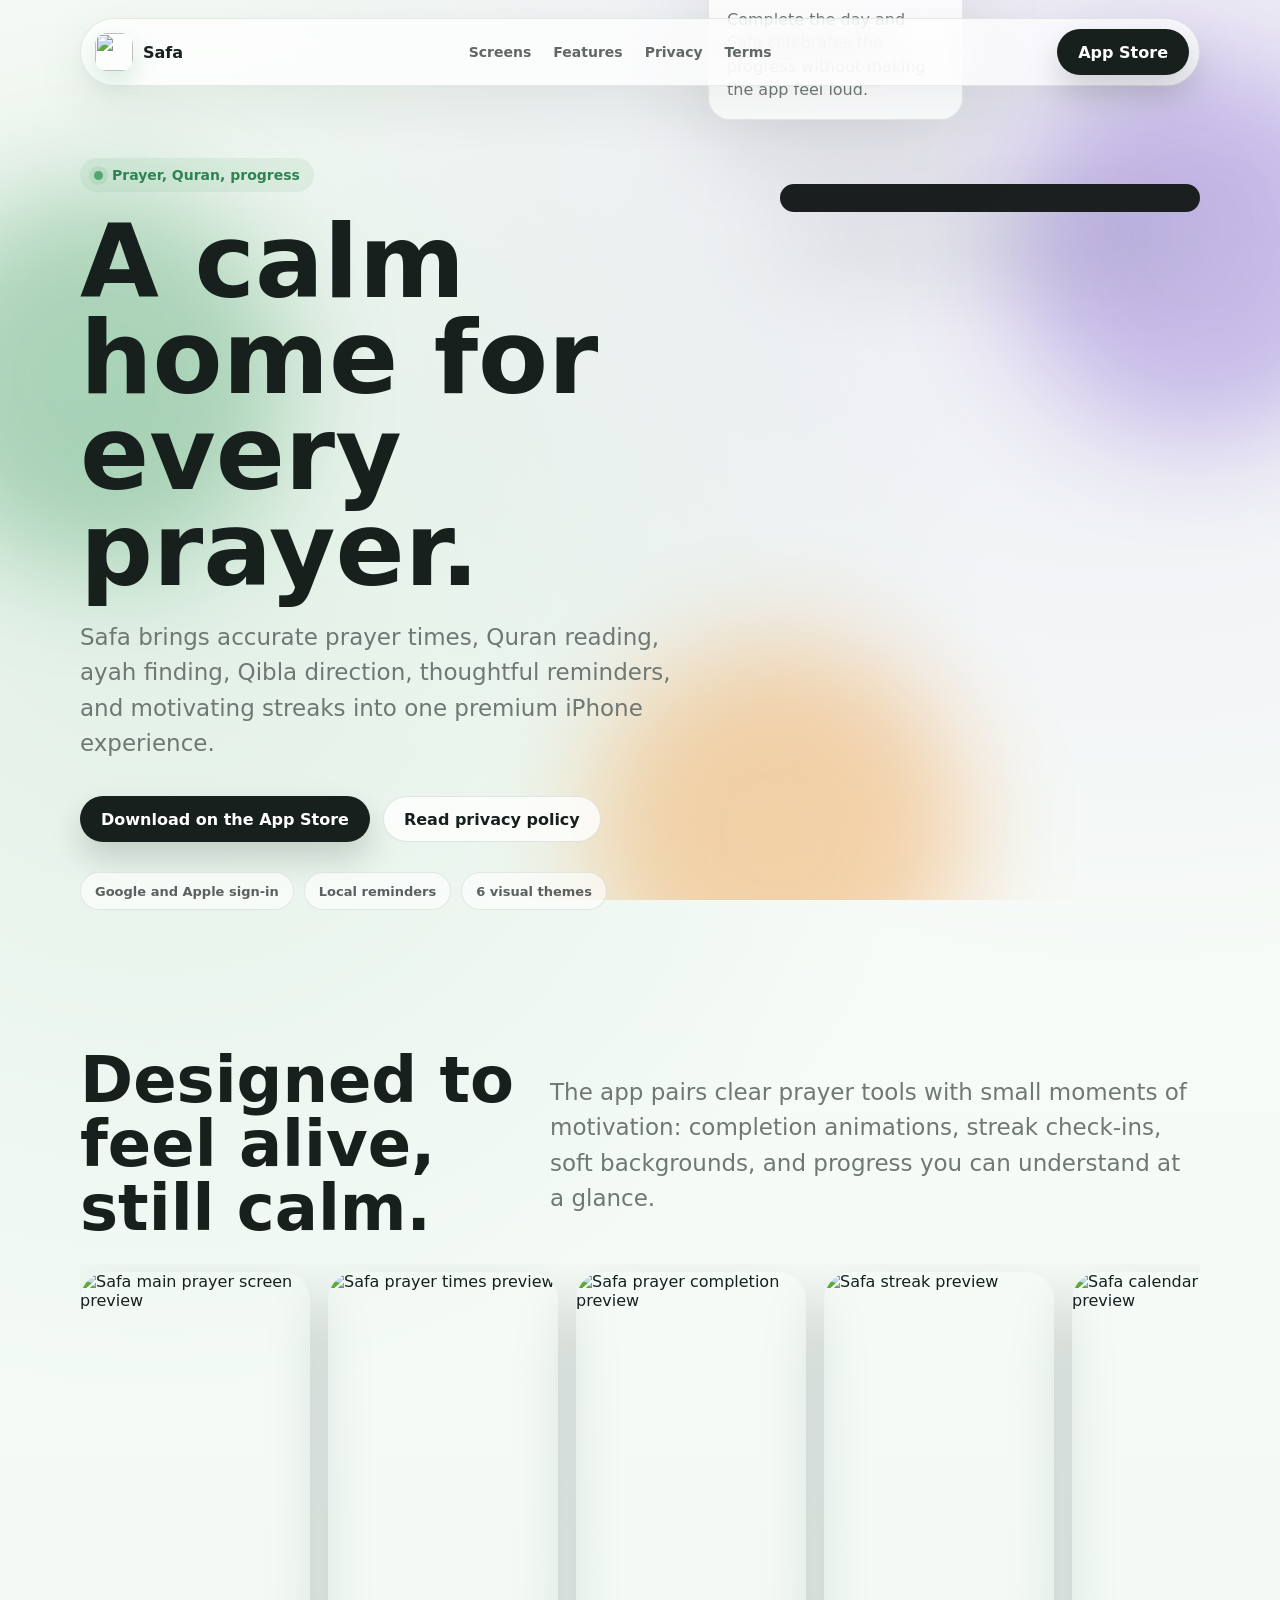
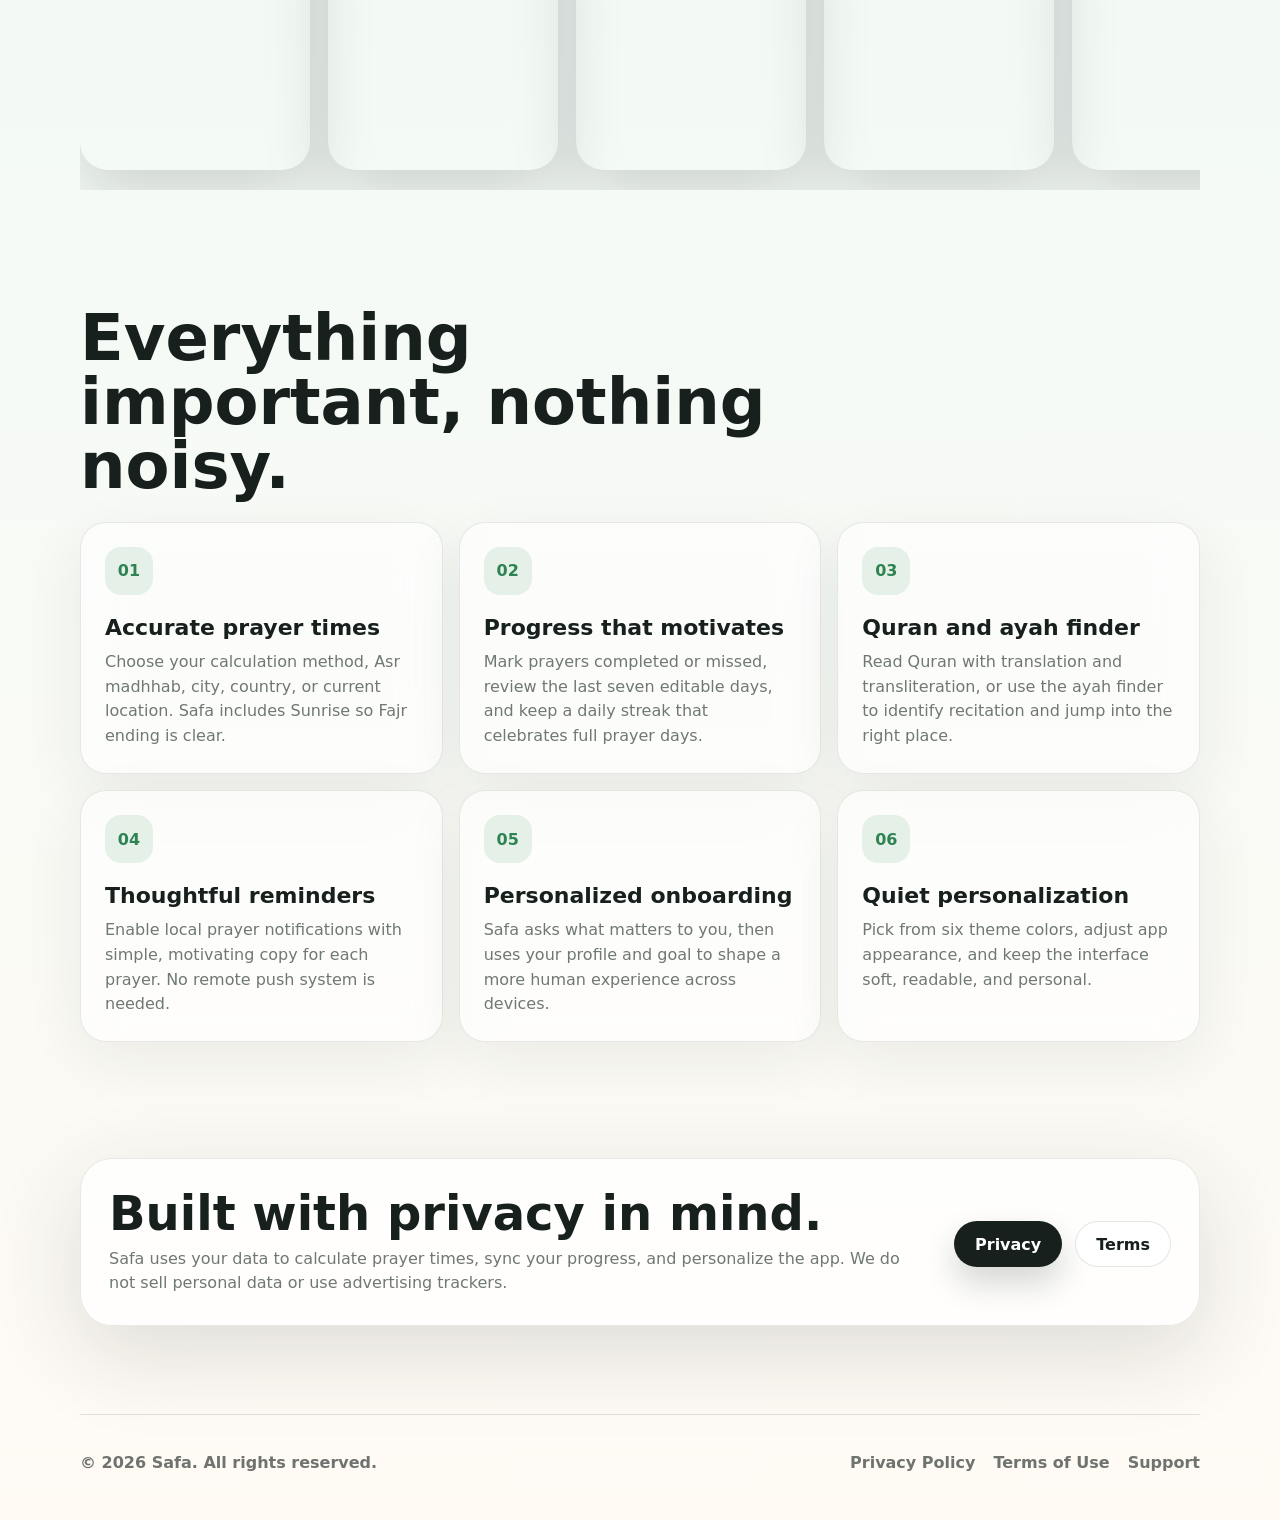
==== index.html @ 8457a32d "Add files via upload" ====
<!doctype html>
<html lang="en">
  <head>
    <meta charset="utf-8">
    <meta name="viewport" content="width=device-width, initial-scale=1">
    <title>Safa — Prayer & Ayah Finder</title>
    <meta name="description" content="Safa is a calm iPhone app for accurate prayer times, Quran reading, ayah finding, Qibla direction, reminders, and motivating daily prayer streaks.">
    <meta property="og:title" content="Safa — Prayer & Ayah Finder">
    <meta property="og:description" content="Prayer times, Quran, ayah finder, Qibla, reminders, and daily progress in one calm app.">
    <meta property="og:type" content="website">
    <meta property="og:image" content="assets/promo/01-safa-prayer-day.png">
    <meta name="theme-color" content="#f5faf7">
    <link rel="icon" href="assets/safa-icon.png">
    <link rel="apple-touch-icon" href="assets/safa-icon.png">
    <link rel="stylesheet" href="styles.css">
  </head>
  <body>
    <div class="page">
      <div class="ambient" aria-hidden="true">
        <span></span>
        <span></span>
        <span></span>
      </div>

      <header class="site-nav">
        <a class="brand" href="./" aria-label="Safa home">
          <img src="assets/safa-icon.png" alt="">
          <span>Safa</span>
        </a>
        <nav class="nav-links" aria-label="Primary navigation">
          <a href="#screens">Screens</a>
          <a href="#features">Features</a>
          <a href="privacy/">Privacy</a>
          <a href="terms/">Terms</a>
        </nav>
        <a class="nav-cta" href="#download">App Store</a>
      </header>

      <main>
        <section class="hero">
          <div class="hero-copy">
            <p class="eyebrow">Prayer, Quran, progress</p>
            <h1>A calm home for every prayer.</h1>
            <p>Safa brings accurate prayer times, Quran reading, ayah finding, Qibla direction, thoughtful reminders, and motivating streaks into one premium iPhone experience.</p>
            <div class="hero-actions">
              <a class="button" href="#download">Download on the App Store</a>
              <a class="button secondary" href="privacy/">Read privacy policy</a>
            </div>
            <div class="signal-row" aria-label="Highlights">
              <span>Google and Apple sign-in</span>
              <span>Local reminders</span>
              <span>6 visual themes</span>
            </div>
          </div>

          <div class="hero-art" aria-hidden="true">
            <div class="phone-stage">
              <div class="phone">
                <img src="assets/screenshots/01-today.png" alt="">
              </div>
              <div class="float-card">
                <strong>Streak safe</strong>
                <p>Complete the day and Safa celebrates the progress without making the app feel loud.</p>
              </div>
            </div>
          </div>
        </section>

        <section class="section" id="screens">
          <div class="section-heading">
            <h2>Designed to feel alive, still calm.</h2>
            <p class="section-lead">The app pairs clear prayer tools with small moments of motivation: completion animations, streak check-ins, soft backgrounds, and progress you can understand at a glance.</p>
          </div>
          <div class="promo-rail" aria-label="Safa preview screenshots">
            <img src="assets/promo/01-safa-prayer-day.png" alt="Safa main prayer screen preview">
            <img src="assets/promo/02-prayer-times.png" alt="Safa prayer times preview">
            <img src="assets/promo/03-prayer-complete.png" alt="Safa prayer completion preview">
            <img src="assets/promo/04-streak.png" alt="Safa streak preview">
            <img src="assets/promo/05-calendar-progress.png" alt="Safa calendar progress preview">
            <img src="assets/promo/06-quran-reader.png" alt="Safa Quran reader preview">
            <img src="assets/promo/07-ayah-finder.png" alt="Safa ayah finder preview">
            <img src="assets/promo/08-personalize.png" alt="Safa settings and personalization preview">
          </div>
        </section>

        <section class="section" id="features">
          <div class="section-heading">
            <h2>Everything important, nothing noisy.</h2>
          </div>
          <div class="feature-grid">
            <article class="feature-card">
              <div class="icon">01</div>
              <h3>Accurate prayer times</h3>
              <p>Choose your calculation method, Asr madhhab, city, country, or current location. Safa includes Sunrise so Fajr ending is clear.</p>
            </article>
            <article class="feature-card">
              <div class="icon">02</div>
              <h3>Progress that motivates</h3>
              <p>Mark prayers completed or missed, review the last seven editable days, and keep a daily streak that celebrates full prayer days.</p>
            </article>
            <article class="feature-card">
              <div class="icon">03</div>
              <h3>Quran and ayah finder</h3>
              <p>Read Quran with translation and transliteration, or use the ayah finder to identify recitation and jump into the right place.</p>
            </article>
            <article class="feature-card">
              <div class="icon">04</div>
              <h3>Thoughtful reminders</h3>
              <p>Enable local prayer notifications with simple, motivating copy for each prayer. No remote push system is needed.</p>
            </article>
            <article class="feature-card">
              <div class="icon">05</div>
              <h3>Personalized onboarding</h3>
              <p>Safa asks what matters to you, then uses your profile and goal to shape a more human experience across devices.</p>
            </article>
            <article class="feature-card">
              <div class="icon">06</div>
              <h3>Quiet personalization</h3>
              <p>Pick from six theme colors, adjust app appearance, and keep the interface soft, readable, and personal.</p>
            </article>
          </div>
        </section>

        <section class="section" id="download">
          <div class="privacy-strip">
            <div>
              <h2>Built with privacy in mind.</h2>
              <p>Safa uses your data to calculate prayer times, sync your progress, and personalize the app. We do not sell personal data or use advertising trackers.</p>
            </div>
            <div class="hero-actions">
              <a class="button" href="privacy/">Privacy</a>
              <a class="button secondary" href="terms/">Terms</a>
            </div>
          </div>
        </section>
      </main>

      <footer class="site-footer">
        <span>© 2026 Safa. All rights reserved.</span>
        <div class="footer-links">
          <a href="privacy/">Privacy Policy</a>
          <a href="terms/">Terms of Use</a>
          <a href="support/">Support</a>
        </div>
      </footer>
    </div>
  </body>
</html>
---- styles.css ----
:root {
  color-scheme: light;
  --ink: #17201d;
  --muted: #6f7873;
  --soft: #f5faf7;
  --paper: rgba(255, 255, 255, 0.72);
  --paper-strong: rgba(255, 255, 255, 0.88);
  --line: rgba(31, 48, 41, 0.12);
  --green: #54a670;
  --green-dark: #2f8352;
  --violet: #8f72d6;
  --amber: #f29b3d;
  --blue: #5b98d4;
  --shadow: 0 28px 90px rgba(34, 52, 44, 0.14);
  --radius: 26px;
}

* {
  box-sizing: border-box;
}

html {
  scroll-behavior: smooth;
}

body {
  margin: 0;
  min-height: 100vh;
  color: var(--ink);
  background:
    radial-gradient(circle at 12% 18%, rgba(84, 166, 112, 0.14), transparent 30%),
    radial-gradient(circle at 88% 2%, rgba(143, 114, 214, 0.14), transparent 28%),
    linear-gradient(180deg, #fbfdfa 0%, #f3faf6 52%, #fffaf4 100%);
  font-family: Inter, ui-sans-serif, system-ui, -apple-system, BlinkMacSystemFont, "SF Pro Display", "Segoe UI", sans-serif;
  letter-spacing: 0;
}

img {
  display: block;
  max-width: 100%;
}

a {
  color: inherit;
  text-decoration: none;
}

.page {
  position: relative;
  overflow: hidden;
}

.ambient {
  position: fixed;
  inset: 0;
  z-index: -2;
  pointer-events: none;
  overflow: hidden;
}

.ambient span {
  position: absolute;
  width: 380px;
  height: 380px;
  border-radius: 999px;
  filter: blur(54px);
  opacity: 0.42;
  animation: drift 18s ease-in-out infinite alternate;
}

.ambient span:nth-child(1) {
  left: -90px;
  top: 190px;
  background: var(--green);
}

.ambient span:nth-child(2) {
  right: -110px;
  top: 60px;
  background: var(--violet);
  animation-duration: 21s;
}

.ambient span:nth-child(3) {
  left: 46%;
  bottom: -120px;
  background: var(--amber);
  animation-duration: 24s;
}

@keyframes drift {
  from {
    transform: translate3d(-18px, -10px, 0) scale(0.92);
  }
  to {
    transform: translate3d(34px, 28px, 0) scale(1.08);
  }
}

.site-nav {
  position: sticky;
  top: 0;
  z-index: 20;
  display: flex;
  align-items: center;
  justify-content: space-between;
  gap: 20px;
  width: min(1120px, calc(100% - 36px));
  margin: 18px auto 0;
  padding: 10px 10px 10px 14px;
  border: 1px solid rgba(31, 48, 41, 0.10);
  border-radius: 999px;
  background: rgba(255, 255, 255, 0.72);
  box-shadow: 0 18px 55px rgba(28, 45, 38, 0.08);
  backdrop-filter: blur(22px);
}

.brand {
  display: inline-flex;
  align-items: center;
  gap: 10px;
  font-weight: 800;
}

.brand img {
  width: 38px;
  height: 38px;
  border-radius: 12px;
  box-shadow: 0 12px 26px rgba(84, 166, 112, 0.22);
}

.nav-links {
  display: flex;
  align-items: center;
  gap: 22px;
  color: rgba(23, 32, 29, 0.68);
  font-size: 14px;
  font-weight: 700;
}

.nav-cta,
.button {
  display: inline-flex;
  min-height: 46px;
  align-items: center;
  justify-content: center;
  gap: 10px;
  border-radius: 999px;
  border: 1px solid transparent;
  padding: 0 20px;
  background: var(--ink);
  color: white;
  font-weight: 800;
  box-shadow: 0 16px 32px rgba(23, 32, 29, 0.18);
}

.button.secondary {
  color: var(--ink);
  background: rgba(255, 255, 255, 0.78);
  border-color: var(--line);
  box-shadow: none;
}

.hero,
.section,
.legal-shell {
  width: min(1120px, calc(100% - 36px));
  margin: 0 auto;
}

.hero {
  display: grid;
  grid-template-columns: minmax(0, 1.02fr) minmax(320px, 0.78fr);
  gap: 50px;
  align-items: center;
  min-height: calc(100vh - 90px);
  padding: 72px 0 80px;
}

.eyebrow {
  display: inline-flex;
  width: fit-content;
  align-items: center;
  gap: 9px;
  margin: 0 0 22px;
  padding: 9px 14px;
  border-radius: 999px;
  background: rgba(84, 166, 112, 0.10);
  color: var(--green-dark);
  font-size: 14px;
  font-weight: 800;
}

.eyebrow::before {
  content: "";
  width: 9px;
  height: 9px;
  border-radius: 999px;
  background: var(--green);
  box-shadow: 0 0 0 5px rgba(84, 166, 112, 0.14);
}

h1,
h2,
h3,
p {
  margin-top: 0;
}

h1 {
  max-width: 710px;
  margin-bottom: 22px;
  font-size: clamp(52px, 8vw, 102px);
  line-height: 0.94;
  letter-spacing: 0;
}

.hero-copy > p:not(.eyebrow),
.section-lead {
  max-width: 650px;
  color: var(--muted);
  font-size: clamp(18px, 2vw, 23px);
  line-height: 1.55;
}

.hero-actions {
  display: flex;
  flex-wrap: wrap;
  gap: 13px;
  margin: 34px 0 30px;
}

.signal-row {
  display: flex;
  flex-wrap: wrap;
  gap: 10px;
}

.signal-row span,
.metric {
  display: inline-flex;
  align-items: center;
  min-height: 38px;
  border: 1px solid rgba(31, 48, 41, 0.10);
  border-radius: 999px;
  padding: 0 14px;
  background: rgba(255, 255, 255, 0.62);
  color: rgba(23, 32, 29, 0.70);
  font-size: 13px;
  font-weight: 800;
}

.hero-art {
  position: relative;
  min-height: 700px;
}

.phone-stage {
  position: relative;
  width: min(420px, 92vw);
  margin-left: auto;
}

.phone {
  position: relative;
  overflow: hidden;
  border: 14px solid #1c1f20;
  border-radius: 54px;
  background: #1c1f20;
  box-shadow: 0 34px 100px rgba(17, 34, 28, 0.25);
}

.phone::before {
  content: "";
  position: absolute;
  top: 10px;
  left: 50%;
  z-index: 2;
  width: 128px;
  height: 36px;
  transform: translateX(-50%);
  border-radius: 999px;
  background: #050607;
}

.phone img {
  width: 100%;
  border-radius: 40px;
}

.float-card {
  position: absolute;
  left: -72px;
  bottom: 92px;
  width: 255px;
  padding: 18px;
  border: 1px solid rgba(31, 48, 41, 0.10);
  border-radius: 22px;
  background: rgba(255, 255, 255, 0.82);
  box-shadow: var(--shadow);
  backdrop-filter: blur(18px);
}

.float-card strong {
  display: block;
  margin-bottom: 7px;
  font-size: 18px;
}

.float-card p {
  margin: 0;
  color: var(--muted);
  line-height: 1.45;
}

.section {
  padding: 58px 0;
}

.section-heading {
  display: flex;
  align-items: end;
  justify-content: space-between;
  gap: 28px;
  margin-bottom: 24px;
}

.section-heading h2 {
  max-width: 700px;
  margin: 0;
  font-size: clamp(36px, 5vw, 64px);
  line-height: 1;
  letter-spacing: 0;
}

.promo-rail {
  display: grid;
  grid-auto-columns: minmax(230px, 310px);
  grid-auto-flow: column;
  gap: 18px;
  overflow-x: auto;
  padding: 8px 4px 20px;
  scroll-snap-type: x mandatory;
}

.promo-rail img {
  aspect-ratio: 1242 / 2688;
  width: 100%;
  border-radius: 28px;
  box-shadow: 0 26px 64px rgba(33, 45, 39, 0.18);
  scroll-snap-align: start;
}

.feature-grid {
  display: grid;
  grid-template-columns: repeat(3, minmax(0, 1fr));
  gap: 16px;
}

.feature-card {
  min-height: 220px;
  padding: 24px;
  border: 1px solid rgba(31, 48, 41, 0.10);
  border-radius: var(--radius);
  background: rgba(255, 255, 255, 0.62);
  box-shadow: 0 18px 60px rgba(31, 48, 41, 0.07);
  backdrop-filter: blur(20px);
}

.feature-card .icon {
  display: grid;
  width: 48px;
  height: 48px;
  margin-bottom: 20px;
  place-items: center;
  border-radius: 16px;
  background: rgba(84, 166, 112, 0.14);
  color: var(--green-dark);
  font-weight: 900;
}

.feature-card h3 {
  margin-bottom: 10px;
  font-size: 22px;
}

.feature-card p {
  margin: 0;
  color: var(--muted);
  line-height: 1.55;
}

.privacy-strip {
  display: grid;
  grid-template-columns: minmax(0, 1fr) auto;
  gap: 26px;
  align-items: center;
  padding: 28px;
  border: 1px solid rgba(31, 48, 41, 0.10);
  border-radius: 32px;
  background: rgba(255, 255, 255, 0.72);
  box-shadow: var(--shadow);
}

.privacy-strip h2 {
  margin-bottom: 8px;
  font-size: clamp(30px, 4vw, 48px);
  line-height: 1.05;
}

.privacy-strip p {
  margin: 0;
  color: var(--muted);
  line-height: 1.55;
}

.site-footer {
  width: min(1120px, calc(100% - 36px));
  margin: 30px auto 0;
  padding: 38px 0 48px;
  border-top: 1px solid rgba(31, 48, 41, 0.12);
  color: rgba(23, 32, 29, 0.62);
  display: flex;
  justify-content: space-between;
  gap: 22px;
  flex-wrap: wrap;
  font-weight: 700;
}

.footer-links {
  display: flex;
  gap: 18px;
  flex-wrap: wrap;
}

.legal-shell {
  padding: 68px 0 80px;
}

.legal-hero {
  max-width: 860px;
  margin: 0 auto 26px;
  text-align: center;
}

.legal-hero img {
  width: 76px;
  height: 76px;
  margin: 0 auto 18px;
  border-radius: 22px;
  box-shadow: 0 18px 42px rgba(84, 166, 112, 0.22);
}

.legal-hero h1 {
  max-width: none;
  margin-bottom: 14px;
  font-size: clamp(44px, 7vw, 82px);
}

.legal-hero p {
  margin: 0 auto;
  max-width: 720px;
  color: var(--muted);
  font-size: 18px;
  line-height: 1.6;
}

.legal-card {
  max-width: 900px;
  margin: 0 auto;
  padding: clamp(24px, 5vw, 54px);
  border: 1px solid rgba(31, 48, 41, 0.10);
  border-radius: 34px;
  background: rgba(255, 255, 255, 0.78);
  box-shadow: var(--shadow);
  backdrop-filter: blur(24px);
}

.legal-card section + section {
  margin-top: 34px;
  padding-top: 28px;
  border-top: 1px solid rgba(31, 48, 41, 0.10);
}

.legal-card h2 {
  margin-bottom: 12px;
  font-size: 26px;
}

.legal-card p,
.legal-card li {
  color: rgba(23, 32, 29, 0.76);
  font-size: 16px;
  line-height: 1.72;
}

.legal-card ul {
  margin: 12px 0 0;
  padding-left: 22px;
}

.legal-card a {
  color: var(--green-dark);
  font-weight: 800;
  text-decoration: underline;
  text-decoration-thickness: 1px;
  text-underline-offset: 3px;
}

.legal-note {
  margin-top: 22px;
  padding: 18px;
  border-radius: 18px;
  background: rgba(84, 166, 112, 0.10);
  color: rgba(23, 32, 29, 0.76);
  line-height: 1.6;
}

@media (max-width: 900px) {
  .nav-links {
    display: none;
  }

  .hero {
    grid-template-columns: 1fr;
    min-height: auto;
    padding-top: 48px;
  }

  .hero-art {
    min-height: auto;
  }

  .phone-stage {
    margin: 0 auto;
  }

  .float-card {
    left: 14px;
    bottom: 38px;
  }

  .feature-grid {
    grid-template-columns: 1fr;
  }

  .privacy-strip {
    grid-template-columns: 1fr;
  }
}

@media (max-width: 560px) {
  .site-nav {
    width: min(100% - 22px, 1120px);
  }

  .nav-cta {
    min-height: 40px;
    padding: 0 14px;
    font-size: 13px;
  }

  .hero,
  .section,
  .legal-shell,
  .site-footer {
    width: min(100% - 26px, 1120px);
  }

  .hero-actions .button {
    width: 100%;
  }

  .phone {
    border-width: 10px;
    border-radius: 44px;
  }

  .float-card {
    position: relative;
    left: auto;
    bottom: auto;
    width: 100%;
    margin-top: 16px;
  }

  .section-heading {
    display: block;
  }

  .promo-rail {
    grid-auto-columns: minmax(210px, 74vw);
  }
}
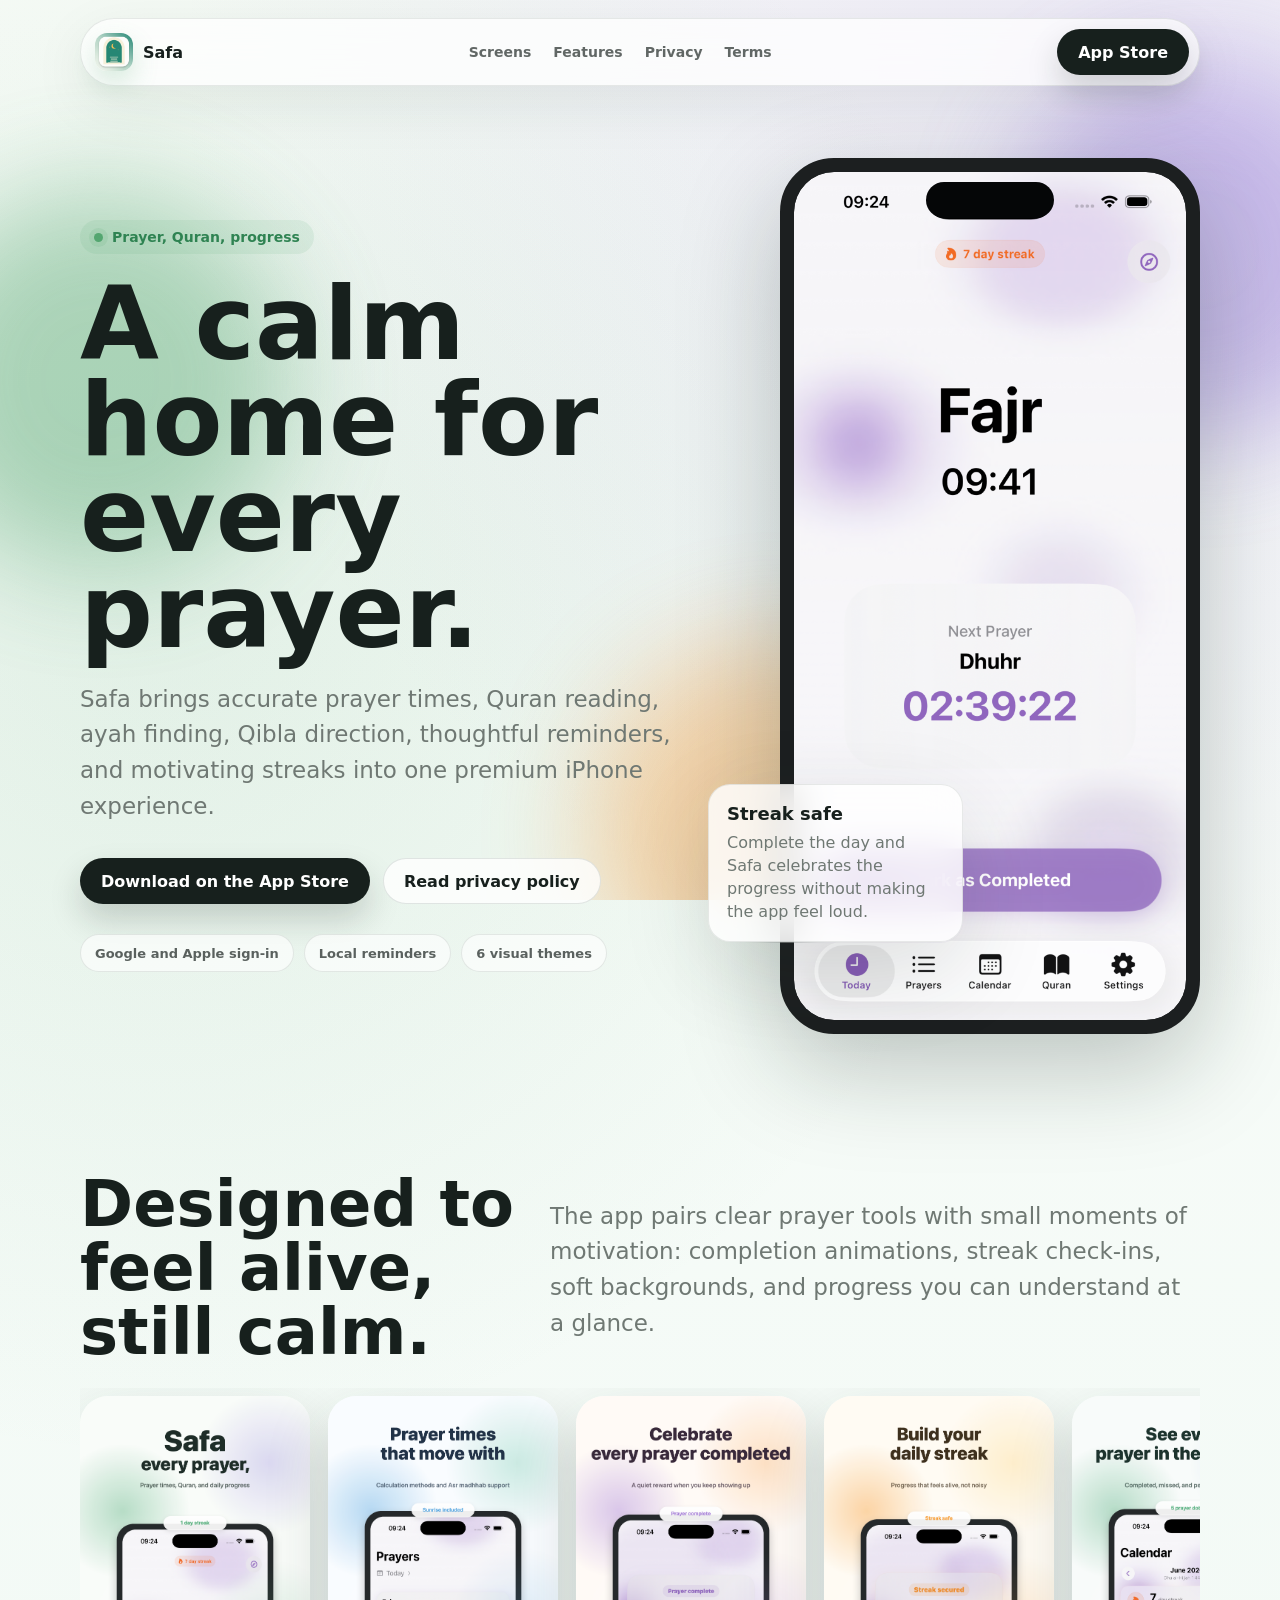
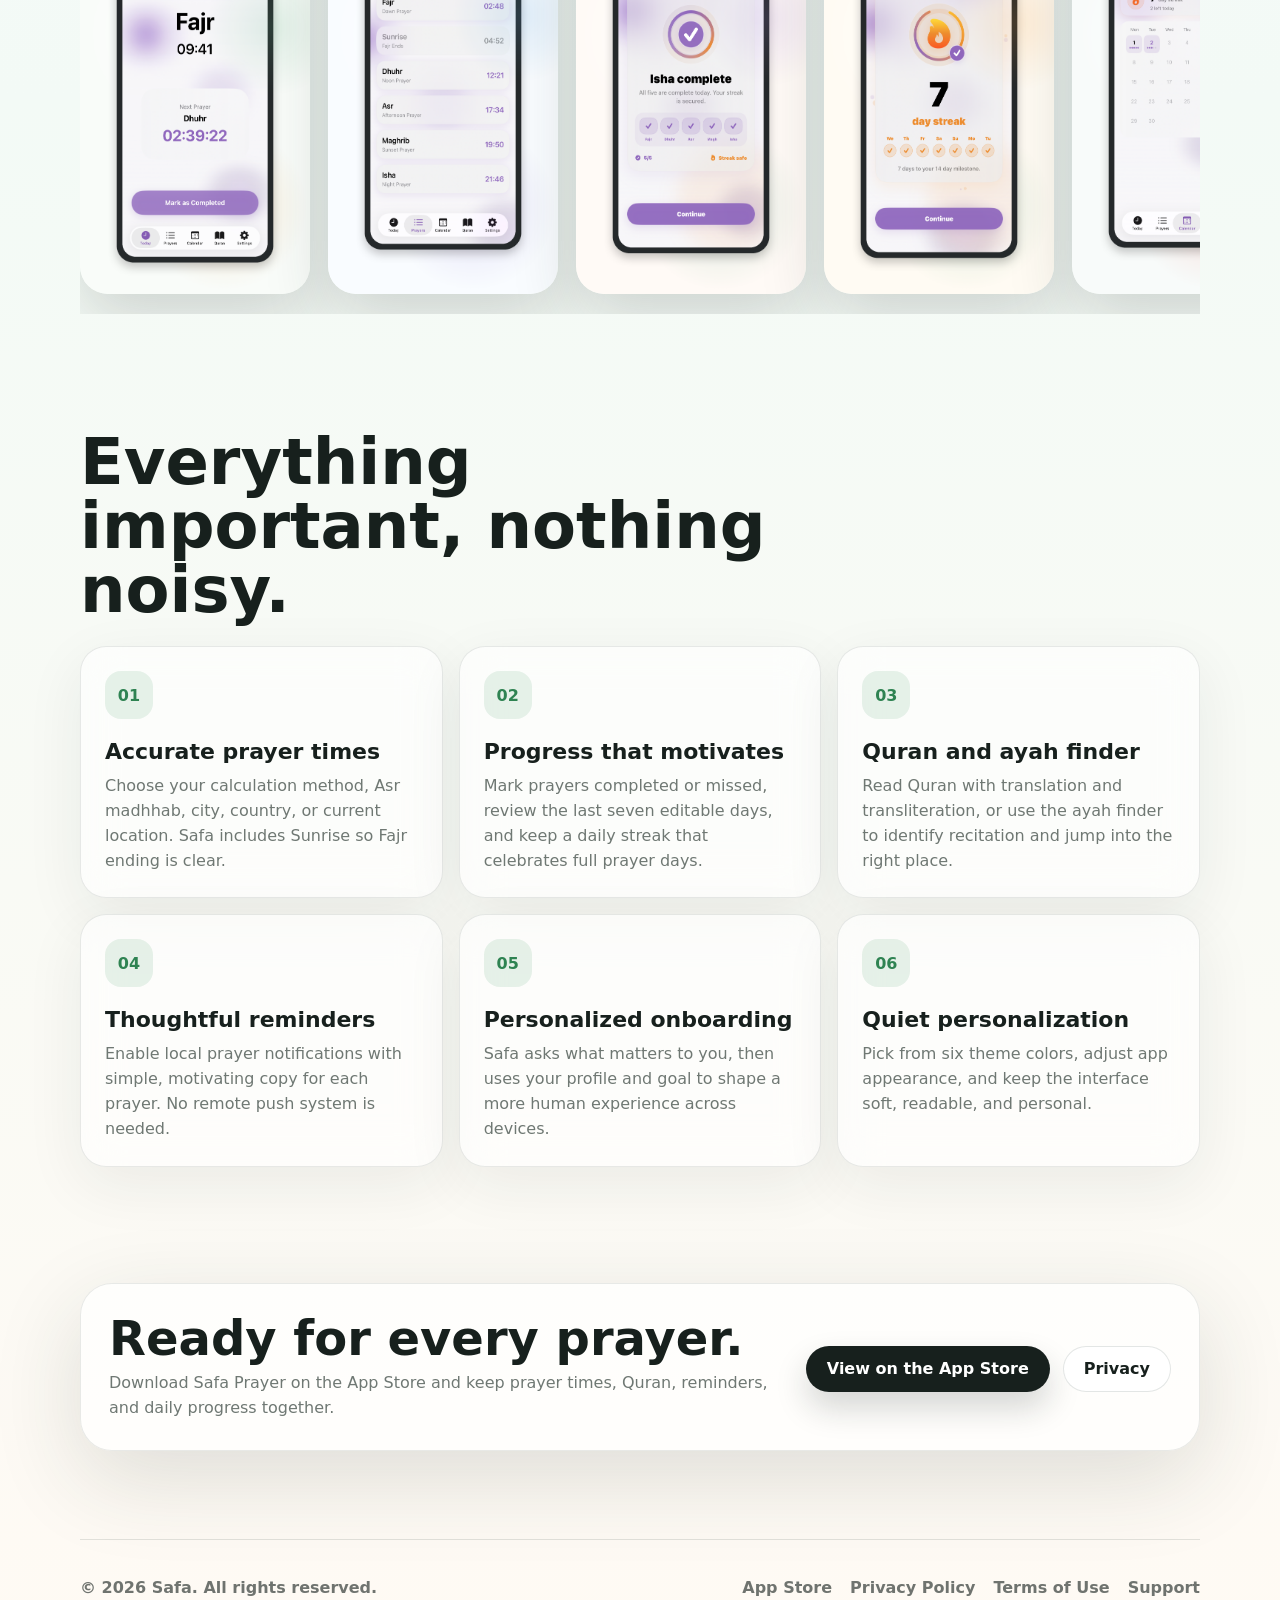
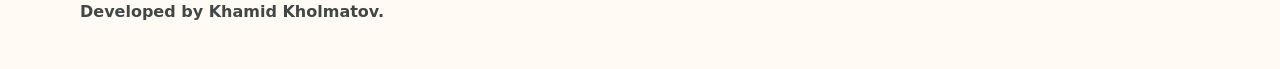
==== commit cac7deb1: "Add App Store link and developer credit" ====
--- a/index.html
+++ b/index.html
@@ -33,7 +33,7 @@
           <a href="privacy/">Privacy</a>
           <a href="terms/">Terms</a>
         </nav>
-        <a class="nav-cta" href="#download">App Store</a>
+        <a class="nav-cta" href="https://apps.apple.com/uz/app/safa-prayer/id6762632634" aria-label="Download Safa Prayer on the App Store">App Store</a>
       </header>
 
       <main>
@@ -43,7 +43,7 @@
             <h1>A calm home for every prayer.</h1>
             <p>Safa brings accurate prayer times, Quran reading, ayah finding, Qibla direction, thoughtful reminders, and motivating streaks into one premium iPhone experience.</p>
             <div class="hero-actions">
-              <a class="button" href="#download">Download on the App Store</a>
+              <a class="button" href="https://apps.apple.com/uz/app/safa-prayer/id6762632634">Download on the App Store</a>
               <a class="button secondary" href="privacy/">Read privacy policy</a>
             </div>
             <div class="signal-row" aria-label="Highlights">
@@ -124,20 +124,24 @@
         <section class="section" id="download">
           <div class="privacy-strip">
             <div>
-              <h2>Built with privacy in mind.</h2>
-              <p>Safa uses your data to calculate prayer times, sync your progress, and personalize the app. We do not sell personal data or use advertising trackers.</p>
+              <h2>Ready for every prayer.</h2>
+              <p>Download Safa Prayer on the App Store and keep prayer times, Quran, reminders, and daily progress together.</p>
             </div>
             <div class="hero-actions">
-              <a class="button" href="privacy/">Privacy</a>
-              <a class="button secondary" href="terms/">Terms</a>
+              <a class="button" href="https://apps.apple.com/uz/app/safa-prayer/id6762632634">View on the App Store</a>
+              <a class="button secondary" href="privacy/">Privacy</a>
             </div>
           </div>
         </section>
       </main>
 
       <footer class="site-footer">
-        <span>© 2026 Safa. All rights reserved.</span>
+        <div class="footer-credit">
+          <span>© 2026 Safa. All rights reserved.</span>
+          <span>Developed by Khamid Kholmatov.</span>
+        </div>
         <div class="footer-links">
+          <a href="https://apps.apple.com/uz/app/safa-prayer/id6762632634">App Store</a>
           <a href="privacy/">Privacy Policy</a>
           <a href="terms/">Terms of Use</a>
           <a href="support/">Support</a>
--- a/styles.css
+++ b/styles.css
@@ -433,6 +433,15 @@
   flex-wrap: wrap;
 }
 
+.footer-credit {
+  display: grid;
+  gap: 5px;
+}
+
+.footer-credit span:last-child {
+  color: rgba(23, 32, 29, 0.82);
+}
+
 .legal-shell {
   padding: 68px 0 80px;
 }
